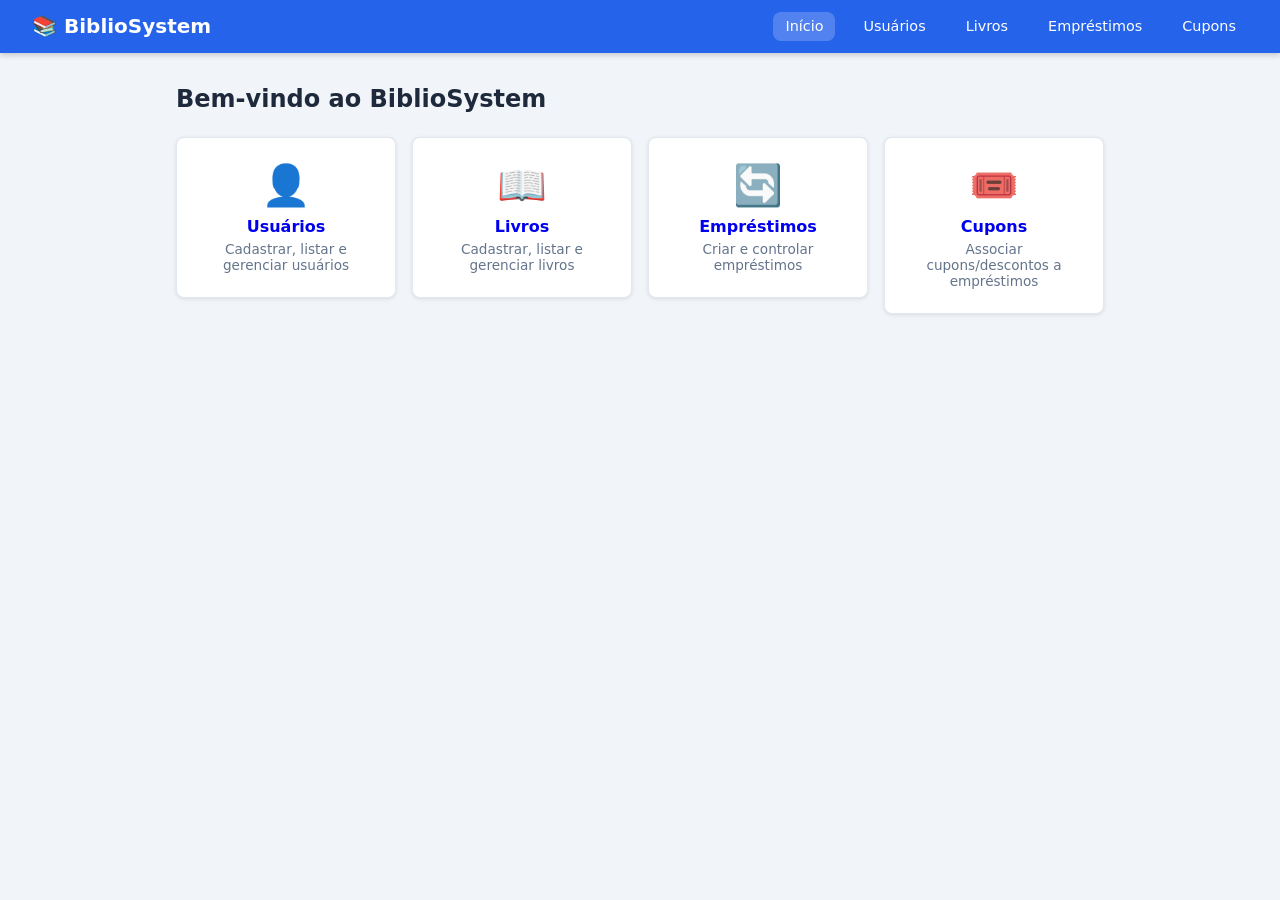
==== view/index.html @ 4ffee4e0 "fase 1" ====
<!DOCTYPE html>
<html lang="pt-BR">
<head>
  <meta charset="UTF-8"/>
  <meta name="viewport" content="width=device-width, initial-scale=1.0"/>
  <title>BiblioSystem</title>
  <link rel="stylesheet" href="style.css"/>
</head>
<body>

<nav>
  <span class="brand">📚 BiblioSystem</span>
  <a href="index.html" class="active">Início</a>
  <a href="usuarios.html">Usuários</a>
  <a href="livros.html">Livros</a>
  <a href="emprestimos.html">Empréstimos</a>
  <a href="cupons.html">Cupons</a>
</nav>

<div class="container">
  <h1>Bem-vindo ao BiblioSystem</h1>

  <div style="display:grid;grid-template-columns:repeat(auto-fit,minmax(200px,1fr));gap:1rem;margin-top:1rem;">

    <a href="usuarios.html" style="text-decoration:none;">
      <div class="card" style="text-align:center;cursor:pointer;transition:transform .15s;" onmouseover="this.style.transform='translateY(-3px)'" onmouseout="this.style.transform=''">
        <div style="font-size:2.5rem;margin-bottom:.5rem;">👤</div>
        <strong>Usuários</strong>
        <p style="color:var(--muted);font-size:.85rem;margin-top:.3rem;">Cadastrar, listar e gerenciar usuários</p>
      </div>
    </a>

    <a href="livros.html" style="text-decoration:none;">
      <div class="card" style="text-align:center;cursor:pointer;transition:transform .15s;" onmouseover="this.style.transform='translateY(-3px)'" onmouseout="this.style.transform=''">
        <div style="font-size:2.5rem;margin-bottom:.5rem;">📖</div>
        <strong>Livros</strong>
        <p style="color:var(--muted);font-size:.85rem;margin-top:.3rem;">Cadastrar, listar e gerenciar livros</p>
      </div>
    </a>

    <a href="emprestimos.html" style="text-decoration:none;">
      <div class="card" style="text-align:center;cursor:pointer;transition:transform .15s;" onmouseover="this.style.transform='translateY(-3px)'" onmouseout="this.style.transform=''">
        <div style="font-size:2.5rem;margin-bottom:.5rem;">🔄</div>
        <strong>Empréstimos</strong>
        <p style="color:var(--muted);font-size:.85rem;margin-top:.3rem;">Criar e controlar empréstimos</p>
      </div>
    </a>

    <a href="cupons.html" style="text-decoration:none;">
      <div class="card" style="text-align:center;cursor:pointer;transition:transform .15s;" onmouseover="this.style.transform='translateY(-3px)'" onmouseout="this.style.transform=''">
        <div style="font-size:2.5rem;margin-bottom:.5rem;">🎟️</div>
        <strong>Cupons</strong>
        <p style="color:var(--muted);font-size:.85rem;margin-top:.3rem;">Associar cupons/descontos a empréstimos</p>
      </div>
    </a>

  </div>
</div>

</body>
</html>
---- view/style.css ----
/* =============================================
   BiblioSystem – Estilos Globais
   ============================================= */
:root {
    --primary:   #2563eb;
    --primary-h: #1d4ed8;
    --danger:    #dc2626;
    --success:   #16a34a;
    --bg:        #f1f5f9;
    --surface:   #ffffff;
    --border:    #e2e8f0;
    --text:      #1e293b;
    --muted:     #64748b;
    --radius:    8px;
    --shadow:    0 1px 4px rgba(0,0,0,.1);
}

* { box-sizing: border-box; margin: 0; padding: 0; }

body {
    font-family: 'Segoe UI', system-ui, sans-serif;
    background: var(--bg);
    color: var(--text);
    min-height: 100vh;
}

/* ----- NAV ----- */
nav {
    background: var(--primary);
    color: #fff;
    display: flex;
    align-items: center;
    gap: 1rem;
    padding: .75rem 2rem;
    box-shadow: 0 2px 6px rgba(0,0,0,.2);
}
nav .brand { font-size: 1.25rem; font-weight: 700; margin-right: auto; }
nav a {
    color: #fff;
    text-decoration: none;
    padding: .4rem .75rem;
    border-radius: var(--radius);
    font-size: .9rem;
    transition: background .15s;
}
nav a:hover, nav a.active { background: rgba(255,255,255,.2); }

/* ----- LAYOUT ----- */
.container {
    max-width: 960px;
    margin: 2rem auto;
    padding: 0 1rem;
}

h1 { font-size: 1.5rem; margin-bottom: 1.5rem; }
h2 { font-size: 1.1rem; margin-bottom: 1rem; color: var(--muted); }

/* ----- CARD ----- */
.card {
    background: var(--surface);
    border: 1px solid var(--border);
    border-radius: var(--radius);
    padding: 1.5rem;
    box-shadow: var(--shadow);
    margin-bottom: 1.5rem;
}

/* ----- FORM ----- */
.form-group { margin-bottom: 1rem; }
label { display: block; font-size: .85rem; font-weight: 600; margin-bottom: .3rem; }
input, select, textarea {
    width: 100%;
    padding: .5rem .75rem;
    border: 1px solid var(--border);
    border-radius: var(--radius);
    font-size: .95rem;
    outline: none;
    transition: border-color .15s;
}
input:focus, select:focus { border-color: var(--primary); }

/* ----- BUTTONS ----- */
.btn {
    display: inline-flex;
    align-items: center;
    gap: .4rem;
    padding: .5rem 1.1rem;
    border: none;
    border-radius: var(--radius);
    font-size: .9rem;
    font-weight: 600;
    cursor: pointer;
    transition: background .15s, opacity .15s;
}
.btn-primary  { background: var(--primary);  color: #fff; }
.btn-primary:hover  { background: var(--primary-h); }
.btn-danger   { background: var(--danger);   color: #fff; }
.btn-danger:hover   { opacity: .85; }
.btn-success  { background: var(--success);  color: #fff; }
.btn-success:hover  { opacity: .85; }
.btn-sm { padding: .3rem .7rem; font-size: .8rem; }

/* ----- TABLE ----- */
.table-wrap { overflow-x: auto; }
table { width: 100%; border-collapse: collapse; font-size: .9rem; }
th {
    background: var(--bg);
    text-align: left;
    padding: .6rem .8rem;
    font-size: .8rem;
    text-transform: uppercase;
    letter-spacing: .03em;
    color: var(--muted);
    border-bottom: 2px solid var(--border);
}
td {
    padding: .65rem .8rem;
    border-bottom: 1px solid var(--border);
    vertical-align: middle;
}
tr:last-child td { border-bottom: none; }
tr:hover td { background: #f8fafc; }

/* ----- ALERTS ----- */
.alert {
    padding: .75rem 1rem;
    border-radius: var(--radius);
    margin-bottom: 1rem;
    font-size: .9rem;
}
.alert-success { background: #dcfce7; color: var(--success); border: 1px solid #bbf7d0; }
.alert-error   { background: #fee2e2; color: var(--danger);  border: 1px solid #fecaca; }

/* ----- MODAL ----- */
.modal-backdrop {
    position: fixed; inset: 0;
    background: rgba(0,0,0,.4);
    display: flex; align-items: center; justify-content: center;
    z-index: 100;
}
.modal-backdrop.hidden { display: none; }
.modal {
    background: var(--surface);
    border-radius: var(--radius);
    padding: 2rem;
    width: min(480px, 95vw);
    box-shadow: 0 8px 30px rgba(0,0,0,.2);
}
.modal h2 { font-size: 1.1rem; color: var(--text); margin-bottom: 1rem; }
.modal-footer { display: flex; gap: .75rem; justify-content: flex-end; margin-top: 1.25rem; }

/* ----- EMPTY ----- */
.empty {
    text-align: center;
    padding: 3rem 1rem;
    color: var(--muted);
    font-size: .95rem;
}
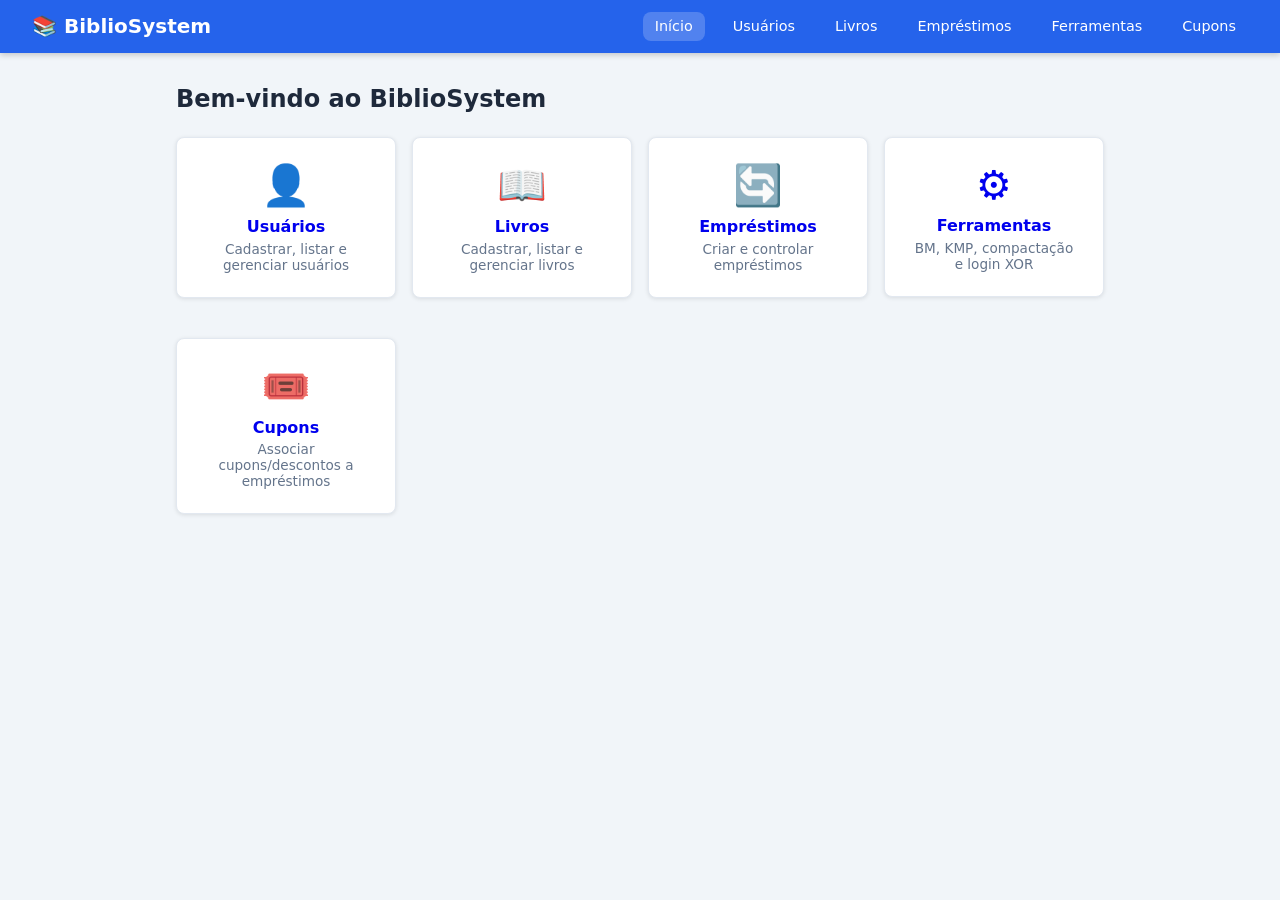
==== commit 1967c6f9: "Implementar KMP/BM pattern matching, Huffman compression, XOR login e Ferramentas UI" ====
--- a/view/index.html
+++ b/view/index.html
@@ -14,6 +14,7 @@
   <a href="usuarios.html">Usuários</a>
   <a href="livros.html">Livros</a>
   <a href="emprestimos.html">Empréstimos</a>
+  <a href="ferramentas.html">Ferramentas</a>
   <a href="cupons.html">Cupons</a>
 </nav>
 
@@ -46,6 +47,14 @@
       </div>
     </a>
 
+    <a href="ferramentas.html" style="text-decoration:none;">
+      <div class="card" style="text-align:center;cursor:pointer;transition:transform .15s;" onmouseover="this.style.transform='translateY(-3px)'" onmouseout="this.style.transform='';">
+        <div style="font-size:2.5rem;margin-bottom:.5rem;">⚙️</div>
+        <strong>Ferramentas</strong>
+        <p style="color:var(--muted);font-size:.85rem;margin-top:.3rem;">BM, KMP, compactação e login XOR</p>
+      </div>
+    </a>
+
     <a href="cupons.html" style="text-decoration:none;">
       <div class="card" style="text-align:center;cursor:pointer;transition:transform .15s;" onmouseover="this.style.transform='translateY(-3px)'" onmouseout="this.style.transform=''">
         <div style="font-size:2.5rem;margin-bottom:.5rem;">🎟️</div>
@@ -57,5 +66,6 @@
   </div>
 </div>
 
+  <script src="livereload.js"></script>
 </body>
 </html>
--- a/view/style.css
+++ b/view/style.css
@@ -50,6 +50,45 @@
     max-width: 960px;
     margin: 2rem auto;
     padding: 0 1rem;
+}
+
+.hidden { display: none !important; }
+
+.mini-grid {
+    display: grid;
+    grid-template-columns: repeat(auto-fit, minmax(240px, 1fr));
+    gap: 1rem;
+}
+
+.result-box {
+    background: #0f172a;
+    color: #e2e8f0;
+    border-radius: var(--radius);
+    padding: 1rem;
+    margin-top: 1rem;
+    overflow: auto;
+    white-space: pre-wrap;
+    word-break: break-word;
+    font-family: Consolas, 'Courier New', monospace;
+    font-size: .85rem;
+}
+
+.muted-note {
+    color: var(--muted);
+    font-size: .88rem;
+    line-height: 1.5;
+}
+
+.pill {
+    display: inline-flex;
+    align-items: center;
+    gap: .3rem;
+    background: #e2e8f0;
+    color: #0f172a;
+    border-radius: 999px;
+    padding: .2rem .6rem;
+    font-size: .78rem;
+    font-weight: 700;
 }
 
 h1 { font-size: 1.5rem; margin-bottom: 1.5rem; }
